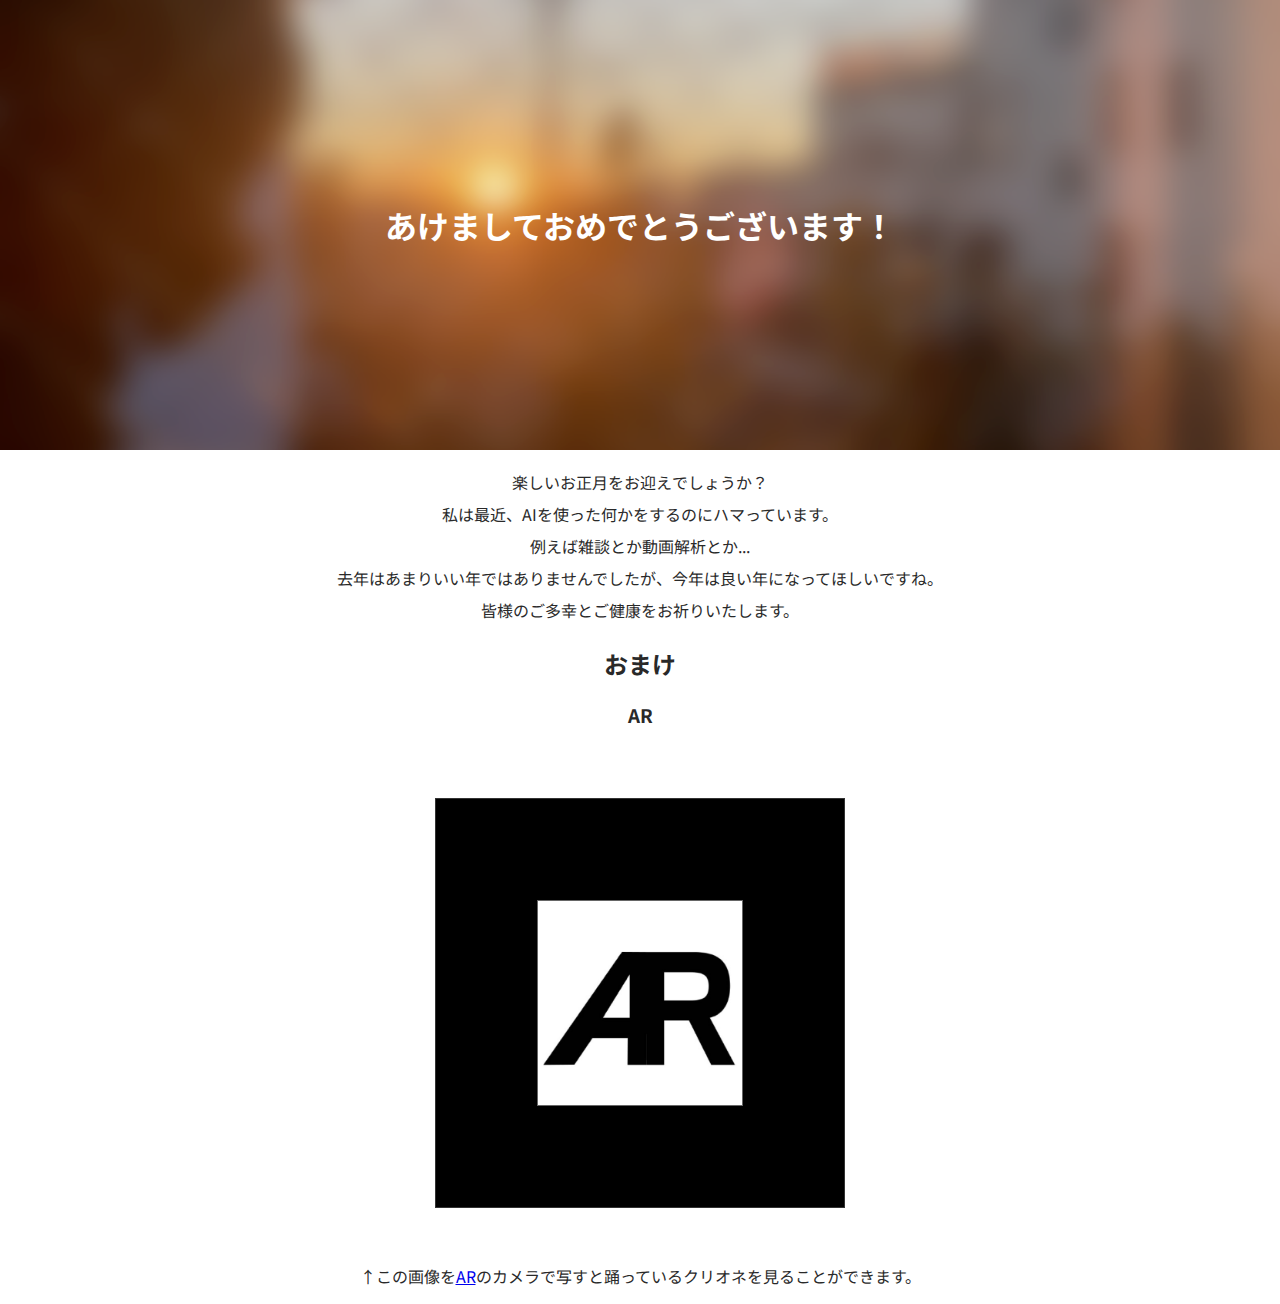
==== index.html @ 3a74f8b1 "[init]" ====
<!DOCTYPE html>
<html>
  <head>
    <title>Hello 2023</title>
    <link rel="stylesheet" href="/style/main.css"/>
  </head>
  <body>
    <section class="head">
      <h1>あけましておめでとうございます！</h1>
    </section>
    <section class="main">
      <p>
        楽しいお正月をお迎えでしょうか？<br/>
        私は最近、AIを使った何かをするのにハマっています。<br/>
        例えば雑談とか動画解析とか...<br/>
        去年はあまりいい年ではありませんでしたが、今年は良い年になってほしいですね。<br/>
        皆様のご多幸とご健康をお祈りいたします。
      </p>
    </section>
    <section class="bonus">
      <h2>おまけ</h2>
      <p>
        <h3>AR</h3>
        <img src="/image/IMG_1300.PNG"/><br/>
        ↑この画像を<a href="/ar">AR</a>のカメラで写すと踊っているクリオネを見ることができます。
      </p>
    </section>
  </body>
</html>
---- style/main.css ----
@import url('https://fonts.googleapis.com/css2?family=Noto+Sans+JP:wght@400&display=swap');

body {
  margin: 0;
  padding: 0;
  font-family: 'Noto Sans JP', sans-serif;
}

section.head {
  height: 50vh;
  display: flex;
  align-items: center;
  justify-content: center;
  background-image: url("/image/head.png");
  background-size: cover;
  background-position: center;
  color: white;
}
section.head h1 {
  margin: 0;
}

section {
  text-align: center;
  color: #292929;
}

p {
  line-height: 2em;
}
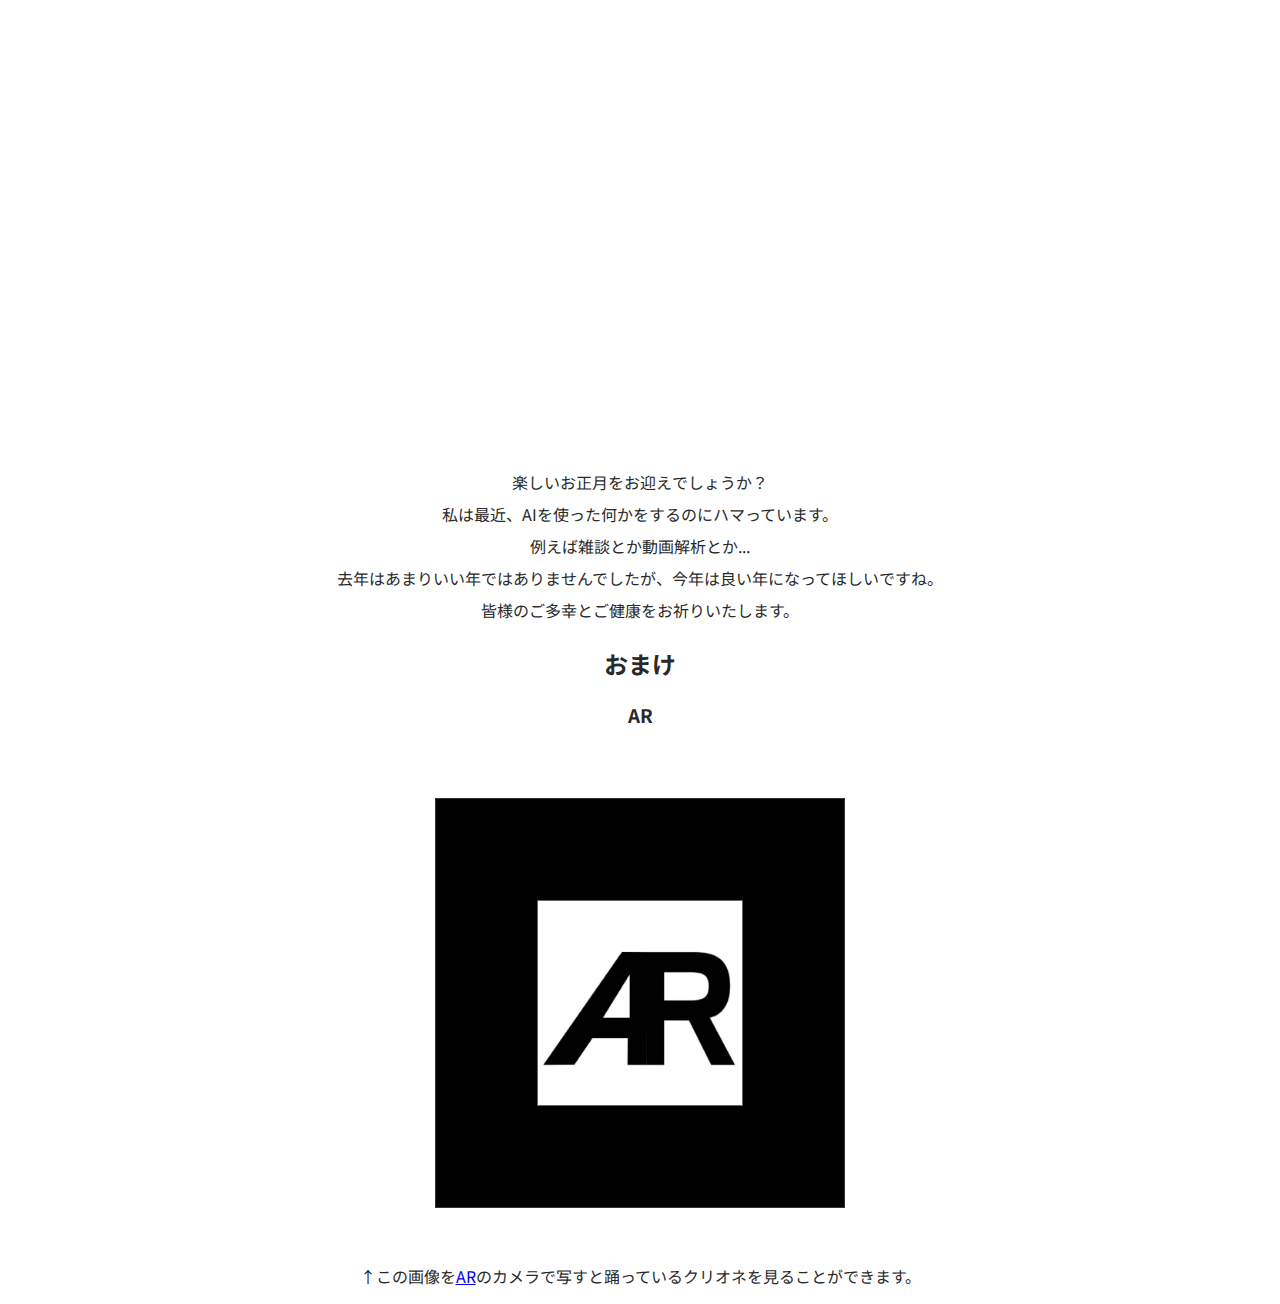
==== commit 75fecf1e: "[😟]" ====
--- a/index.html
+++ b/index.html
@@ -2,7 +2,7 @@
 <html>
   <head>
     <title>Hello 2023</title>
-    <link rel="stylesheet" href="/style/main.css"/>
+    <link rel="stylesheet" href="./style/main.css"/>
   </head>
   <body>
     <section class="head">
@@ -21,8 +21,8 @@
       <h2>おまけ</h2>
       <p>
         <h3>AR</h3>
-        <img src="/image/IMG_1300.PNG"/><br/>
-        ↑この画像を<a href="/ar">AR</a>のカメラで写すと踊っているクリオネを見ることができます。
+        <img src="./image/IMG_1300.PNG"/><br/>
+        ↑この画像を<a href="./ar.html">AR</a>のカメラで写すと踊っているクリオネを見ることができます。
       </p>
     </section>
   </body>
--- a/style/main.css
+++ b/style/main.css
@@ -11,7 +11,7 @@
   display: flex;
   align-items: center;
   justify-content: center;
-  background-image: url("/image/head.png");
+  background-image: url("./image/head.png");
   background-size: cover;
   background-position: center;
   color: white;
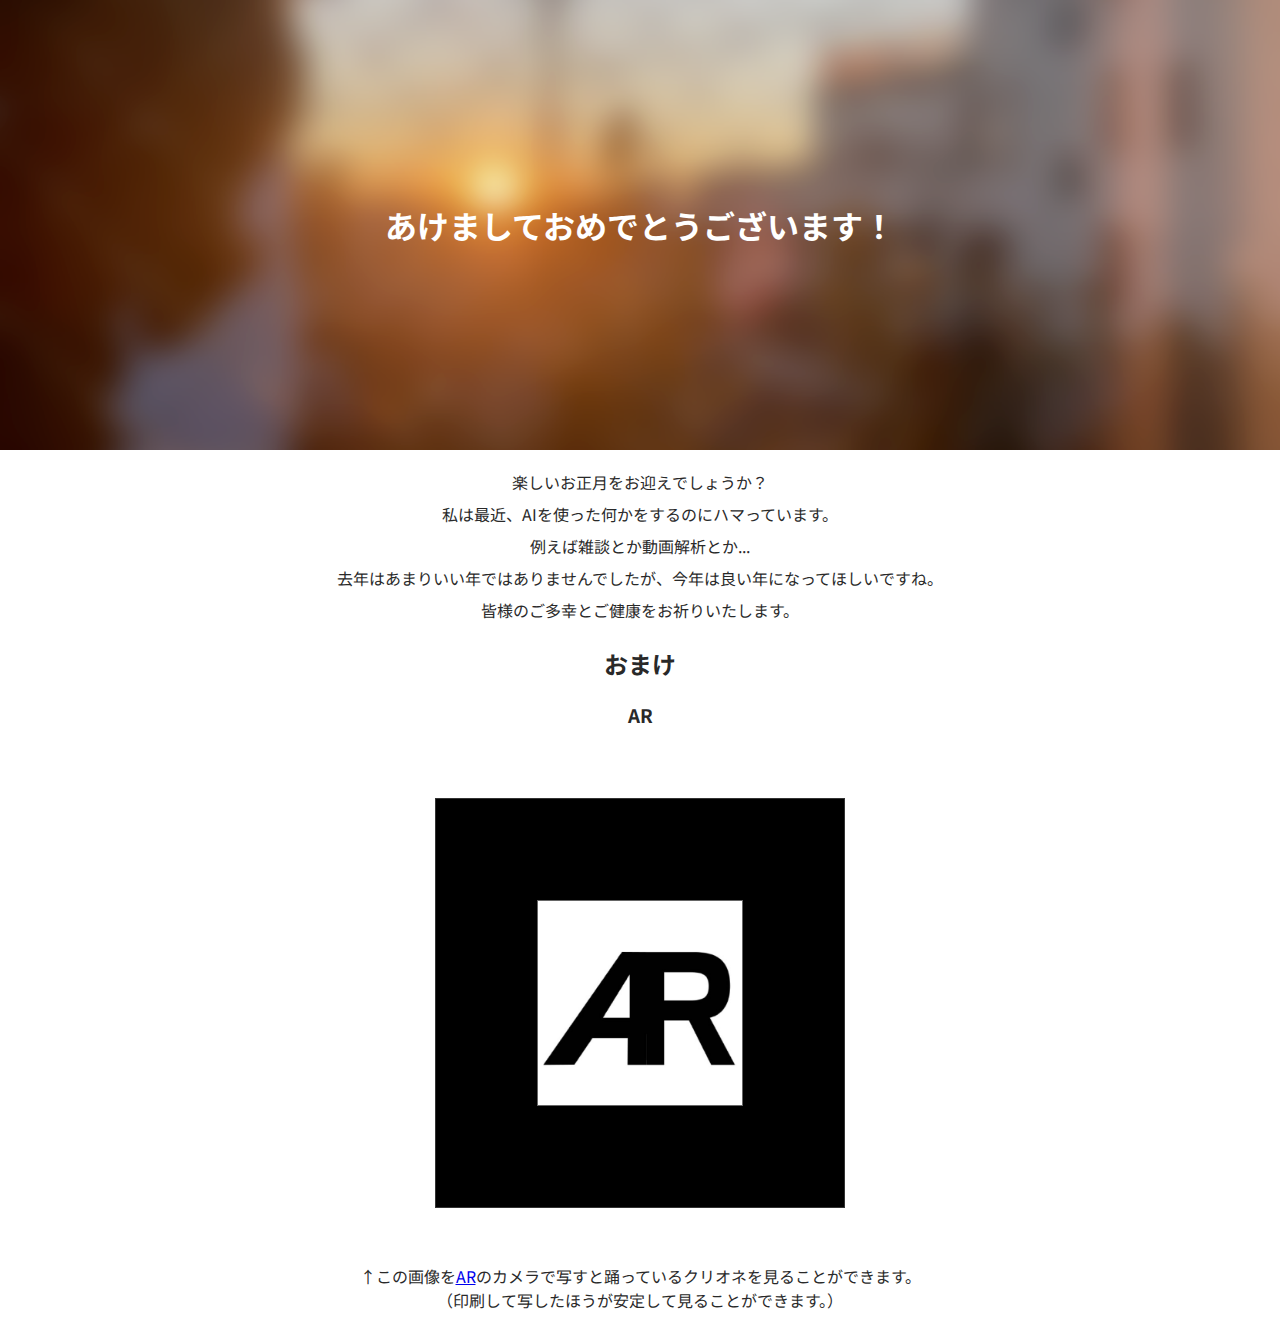
==== commit 46fad08f: "[add]" ====
--- a/index.html
+++ b/index.html
@@ -22,7 +22,8 @@
       <p>
         <h3>AR</h3>
         <img src="./image/IMG_1300.PNG"/><br/>
-        ↑この画像を<a href="./ar.html">AR</a>のカメラで写すと踊っているクリオネを見ることができます。
+        ↑この画像を<a href="./ar.html">AR</a>のカメラで写すと踊っているクリオネを見ることができます。<br/>
+        （印刷して写したほうが安定して見ることができます。）
       </p>
     </section>
   </body>
--- a/style/main.css
+++ b/style/main.css
@@ -11,7 +11,7 @@
   display: flex;
   align-items: center;
   justify-content: center;
-  background-image: url("./image/head.png");
+  background-image: url("../image/head.png");
   background-size: cover;
   background-position: center;
   color: white;
